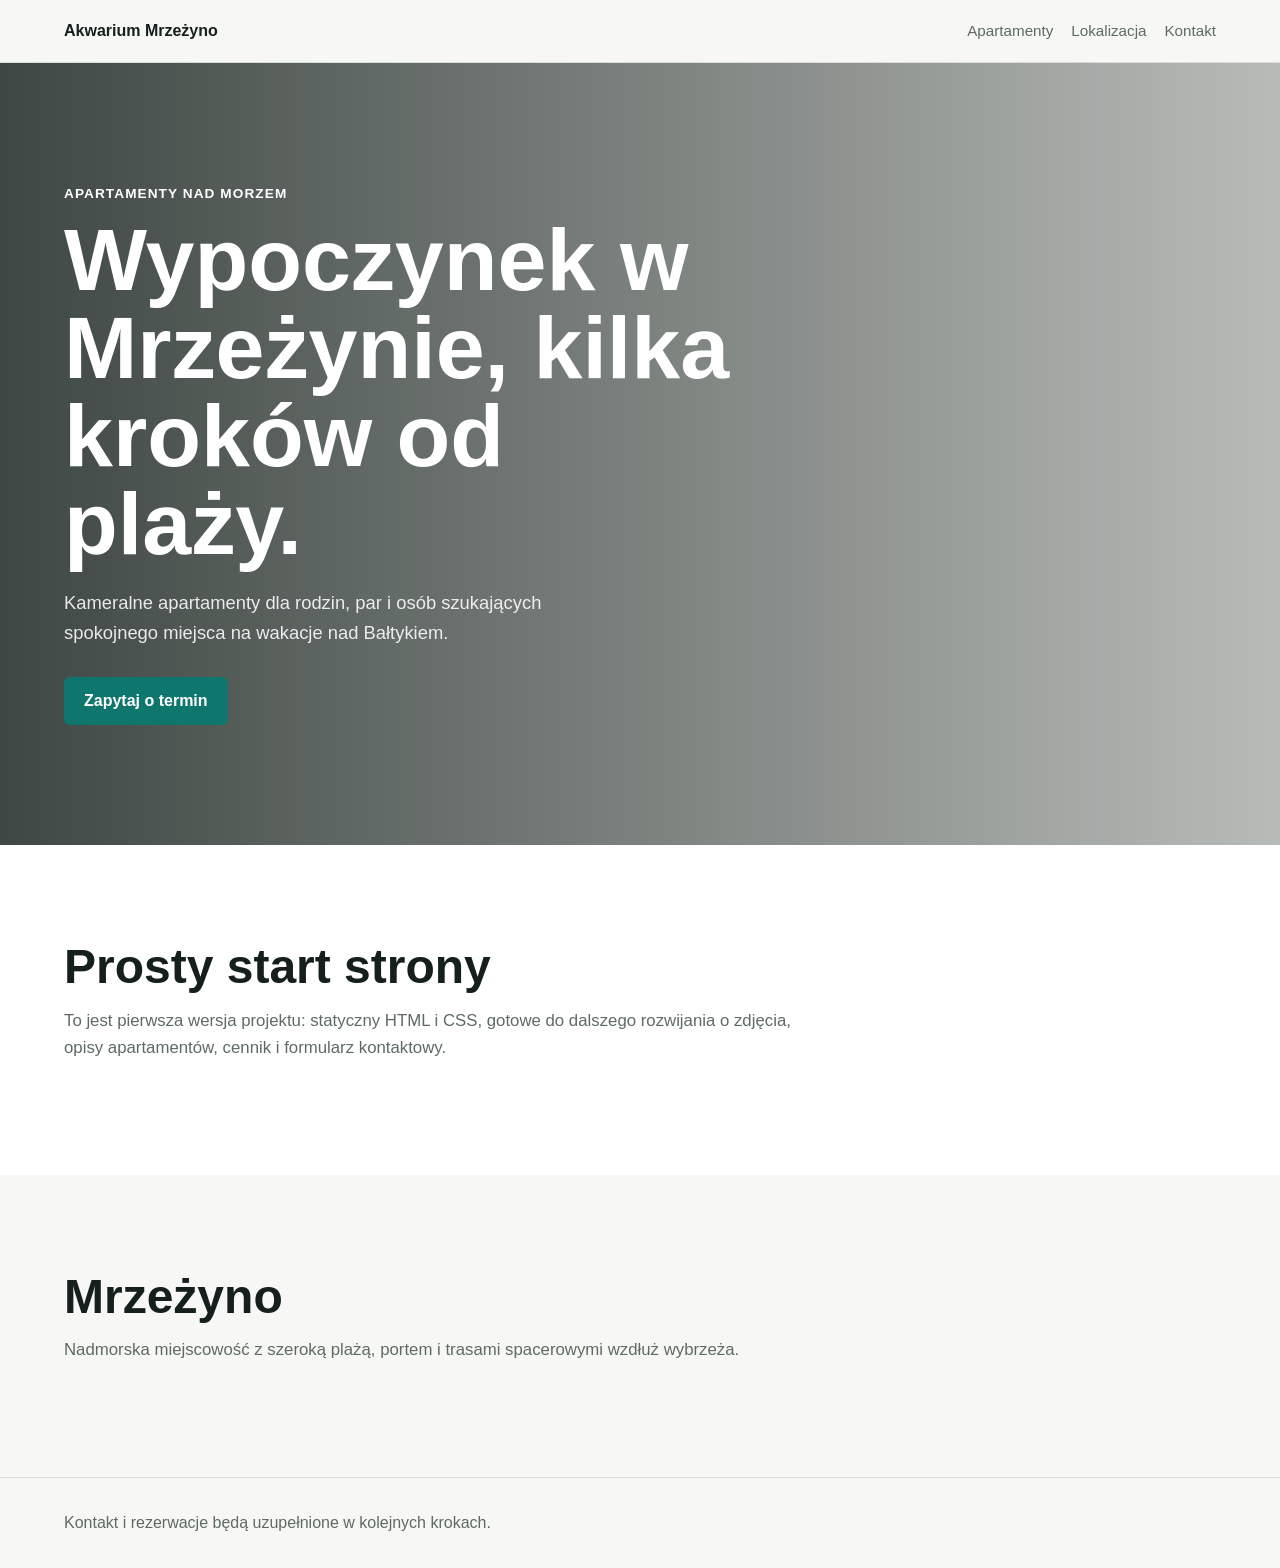
==== index.html @ a0b3ec81 "Bootstrap static landing page" ====
<!doctype html>
<html lang="pl">
  <head>
    <meta charset="utf-8">
    <meta name="viewport" content="width=device-width, initial-scale=1">
    <meta
      name="description"
      content="Apartamenty do wynajęcia w Mrzeżynie, blisko morza i portu."
    >
    <title>Akwarium Mrzeżyno | Apartamenty na wynajem</title>
    <link rel="stylesheet" href="styles.css">
  </head>
  <body>
    <header class="site-header">
      <a class="brand" href="#">Akwarium Mrzeżyno</a>
      <nav class="site-nav" aria-label="Główna nawigacja">
        <a href="#apartments">Apartamenty</a>
        <a href="#location">Lokalizacja</a>
        <a href="#contact">Kontakt</a>
      </nav>
    </header>

    <main>
      <section class="hero">
        <div class="hero-content">
          <p class="eyebrow">Apartamenty nad morzem</p>
          <h1>Wypoczynek w Mrzeżynie, kilka kroków od plaży.</h1>
          <p>
            Kameralne apartamenty dla rodzin, par i osób szukających spokojnego
            miejsca na wakacje nad Bałtykiem.
          </p>
          <a class="button" href="#contact">Zapytaj o termin</a>
        </div>
      </section>

      <section id="apartments" class="section">
        <div class="section-inner">
          <h2>Prosty start strony</h2>
          <p>
            To jest pierwsza wersja projektu: statyczny HTML i CSS, gotowe do
            dalszego rozwijania o zdjęcia, opisy apartamentów, cennik i formularz
            kontaktowy.
          </p>
        </div>
      </section>

      <section id="location" class="section section-muted">
        <div class="section-inner">
          <h2>Mrzeżyno</h2>
          <p>
            Nadmorska miejscowość z szeroką plażą, portem i trasami spacerowymi
            wzdłuż wybrzeża.
          </p>
        </div>
      </section>
    </main>

    <footer id="contact" class="site-footer">
      <p>Kontakt i rezerwacje będą uzupełnione w kolejnych krokach.</p>
    </footer>
  </body>
</html>
---- styles.css ----
:root {
  color-scheme: light;
  --color-bg: #f7f8f5;
  --color-text: #15201c;
  --color-muted: #5e6a64;
  --color-line: #d9ded7;
  --color-surface: #ffffff;
  --color-accent: #0f766e;
  --color-accent-dark: #115e59;
}

* {
  box-sizing: border-box;
}

body {
  margin: 0;
  background: var(--color-bg);
  color: var(--color-text);
  font-family: Arial, Helvetica, sans-serif;
  line-height: 1.6;
}

a {
  color: inherit;
}

.site-header {
  position: sticky;
  top: 0;
  z-index: 10;
  display: flex;
  align-items: center;
  justify-content: space-between;
  gap: 24px;
  padding: 18px clamp(20px, 5vw, 72px);
  border-bottom: 1px solid var(--color-line);
  background: rgba(247, 248, 245, 0.92);
  backdrop-filter: blur(10px);
}

.brand {
  font-size: 1rem;
  font-weight: 700;
  text-decoration: none;
}

.site-nav {
  display: flex;
  gap: 18px;
  color: var(--color-muted);
  font-size: 0.95rem;
}

.site-nav a {
  text-decoration: none;
}

.site-nav a:hover {
  color: var(--color-text);
}

.hero {
  min-height: 72vh;
  display: flex;
  align-items: center;
  padding: clamp(64px, 10vw, 120px) clamp(20px, 5vw, 72px);
  background:
    linear-gradient(90deg, rgba(21, 32, 28, 0.82), rgba(21, 32, 28, 0.28)),
    url("https://images.unsplash.com/photo-1507525428034-b723cf961d3e?auto=format&fit=crop&w=1800&q=80")
      center / cover;
  color: #ffffff;
}

.hero-content {
  max-width: 680px;
}

.eyebrow {
  margin: 0 0 12px;
  font-size: 0.85rem;
  font-weight: 700;
  letter-spacing: 0.08em;
  text-transform: uppercase;
}

h1,
h2,
p {
  margin-top: 0;
}

h1 {
  margin-bottom: 20px;
  font-size: clamp(2.4rem, 7vw, 5.5rem);
  line-height: 1;
}

h2 {
  margin-bottom: 14px;
  font-size: clamp(1.8rem, 4vw, 3rem);
  line-height: 1.1;
}

.hero p:not(.eyebrow) {
  max-width: 560px;
  margin-bottom: 30px;
  color: rgba(255, 255, 255, 0.88);
  font-size: 1.15rem;
}

.button {
  display: inline-flex;
  align-items: center;
  min-height: 48px;
  padding: 0 20px;
  border-radius: 6px;
  background: var(--color-accent);
  color: #ffffff;
  font-weight: 700;
  text-decoration: none;
}

.button:hover {
  background: var(--color-accent-dark);
}

.section {
  padding: clamp(56px, 8vw, 96px) clamp(20px, 5vw, 72px);
  background: var(--color-surface);
}

.section-muted {
  background: var(--color-bg);
}

.section-inner {
  max-width: 760px;
}

.section p {
  color: var(--color-muted);
  font-size: 1.05rem;
}

.site-footer {
  padding: 32px clamp(20px, 5vw, 72px);
  border-top: 1px solid var(--color-line);
  color: var(--color-muted);
}

.site-footer p {
  margin: 0;
}

@media (max-width: 680px) {
  .site-header {
    align-items: flex-start;
    flex-direction: column;
    gap: 10px;
  }

  .site-nav {
    flex-wrap: wrap;
  }

  .hero {
    min-height: 68vh;
  }
}
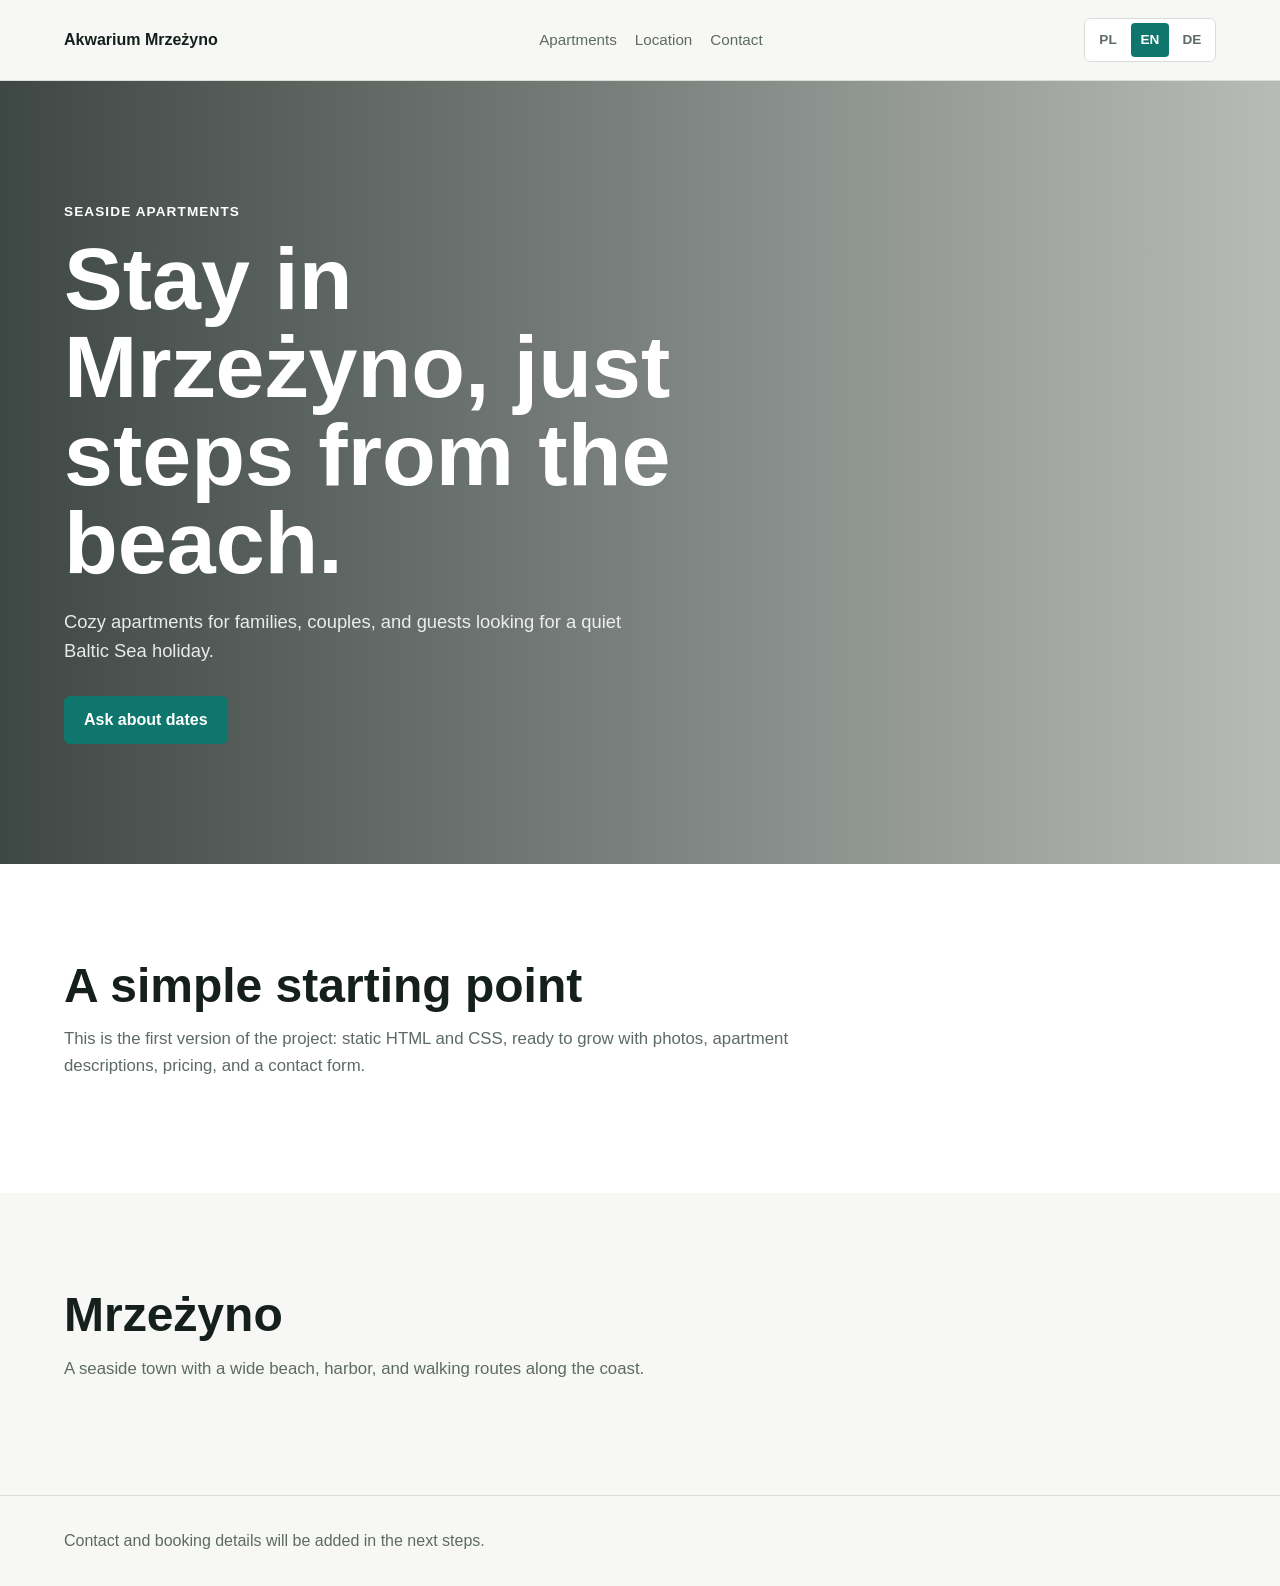
==== commit 6ab2fadd: "Add multilingual content switching" ====
--- a/index.html
+++ b/index.html
@@ -5,58 +5,79 @@
     <meta name="viewport" content="width=device-width, initial-scale=1">
     <meta
       name="description"
-      content="Apartamenty do wynajęcia w Mrzeżynie, blisko morza i portu."
+      content=""
     >
-    <title>Akwarium Mrzeżyno | Apartamenty na wynajem</title>
+    <title></title>
     <link rel="stylesheet" href="styles.css">
+    <script src="translations.js" defer></script>
+    <script src="app.js" defer></script>
   </head>
   <body>
     <header class="site-header">
-      <a class="brand" href="#">Akwarium Mrzeżyno</a>
-      <nav class="site-nav" aria-label="Główna nawigacja">
-        <a href="#apartments">Apartamenty</a>
-        <a href="#location">Lokalizacja</a>
-        <a href="#contact">Kontakt</a>
+      <a class="brand" href="#" data-i18n="brand.name"></a>
+      <nav
+        class="site-nav"
+        aria-label=""
+        data-i18n-aria-label="nav.label"
+      >
+        <a href="#apartments" data-i18n="nav.apartments"></a>
+        <a href="#location" data-i18n="nav.location"></a>
+        <a href="#contact" data-i18n="nav.contact"></a>
       </nav>
+      <div
+        class="language-switcher"
+        role="group"
+        aria-label=""
+        data-i18n-aria-label="language.label"
+      >
+        <button
+          type="button"
+          data-language="pl"
+          data-i18n="language.polish"
+          aria-pressed="false"
+        ></button>
+        <button
+          type="button"
+          data-language="en"
+          data-i18n="language.english"
+          aria-pressed="false"
+        ></button>
+        <button
+          type="button"
+          data-language="de"
+          data-i18n="language.german"
+          aria-pressed="false"
+        ></button>
+      </div>
     </header>
 
     <main>
       <section class="hero">
         <div class="hero-content">
-          <p class="eyebrow">Apartamenty nad morzem</p>
-          <h1>Wypoczynek w Mrzeżynie, kilka kroków od plaży.</h1>
-          <p>
-            Kameralne apartamenty dla rodzin, par i osób szukających spokojnego
-            miejsca na wakacje nad Bałtykiem.
-          </p>
-          <a class="button" href="#contact">Zapytaj o termin</a>
+          <p class="eyebrow" data-i18n="hero.eyebrow"></p>
+          <h1 data-i18n="hero.title"></h1>
+          <p data-i18n="hero.description"></p>
+          <a class="button" href="#contact" data-i18n="hero.cta"></a>
         </div>
       </section>
 
       <section id="apartments" class="section">
         <div class="section-inner">
-          <h2>Prosty start strony</h2>
-          <p>
-            To jest pierwsza wersja projektu: statyczny HTML i CSS, gotowe do
-            dalszego rozwijania o zdjęcia, opisy apartamentów, cennik i formularz
-            kontaktowy.
-          </p>
+          <h2 data-i18n="apartments.title"></h2>
+          <p data-i18n="apartments.description"></p>
         </div>
       </section>
 
       <section id="location" class="section section-muted">
         <div class="section-inner">
-          <h2>Mrzeżyno</h2>
-          <p>
-            Nadmorska miejscowość z szeroką plażą, portem i trasami spacerowymi
-            wzdłuż wybrzeża.
-          </p>
+          <h2 data-i18n="location.title"></h2>
+          <p data-i18n="location.description"></p>
         </div>
       </section>
     </main>
 
     <footer id="contact" class="site-footer">
-      <p>Kontakt i rezerwacje będą uzupełnione w kolejnych krokach.</p>
+      <p data-i18n="footer.contact"></p>
     </footer>
   </body>
 </html>
--- a/styles.css
+++ b/styles.css
@@ -52,12 +52,42 @@
   font-size: 0.95rem;
 }
 
-.site-nav a {
+.site-nav a,
+.language-switcher button {
   text-decoration: none;
 }
 
 .site-nav a:hover {
   color: var(--color-text);
+}
+
+.language-switcher {
+  display: inline-flex;
+  gap: 4px;
+  padding: 4px;
+  border: 1px solid var(--color-line);
+  border-radius: 6px;
+  background: var(--color-surface);
+}
+
+.language-switcher button {
+  min-width: 38px;
+  min-height: 34px;
+  padding: 0 8px;
+  border: 0;
+  border-radius: 4px;
+  background: transparent;
+  color: var(--color-muted);
+  cursor: pointer;
+  font: inherit;
+  font-size: 0.85rem;
+  font-weight: 700;
+}
+
+.language-switcher button:hover,
+.language-switcher button[aria-pressed="true"] {
+  background: var(--color-accent);
+  color: #ffffff;
 }
 
 .hero {
@@ -164,6 +194,15 @@
     flex-wrap: wrap;
   }
 
+  .language-switcher {
+    align-self: stretch;
+    justify-content: space-between;
+  }
+
+  .language-switcher button {
+    flex: 1;
+  }
+
   .hero {
     min-height: 68vh;
   }
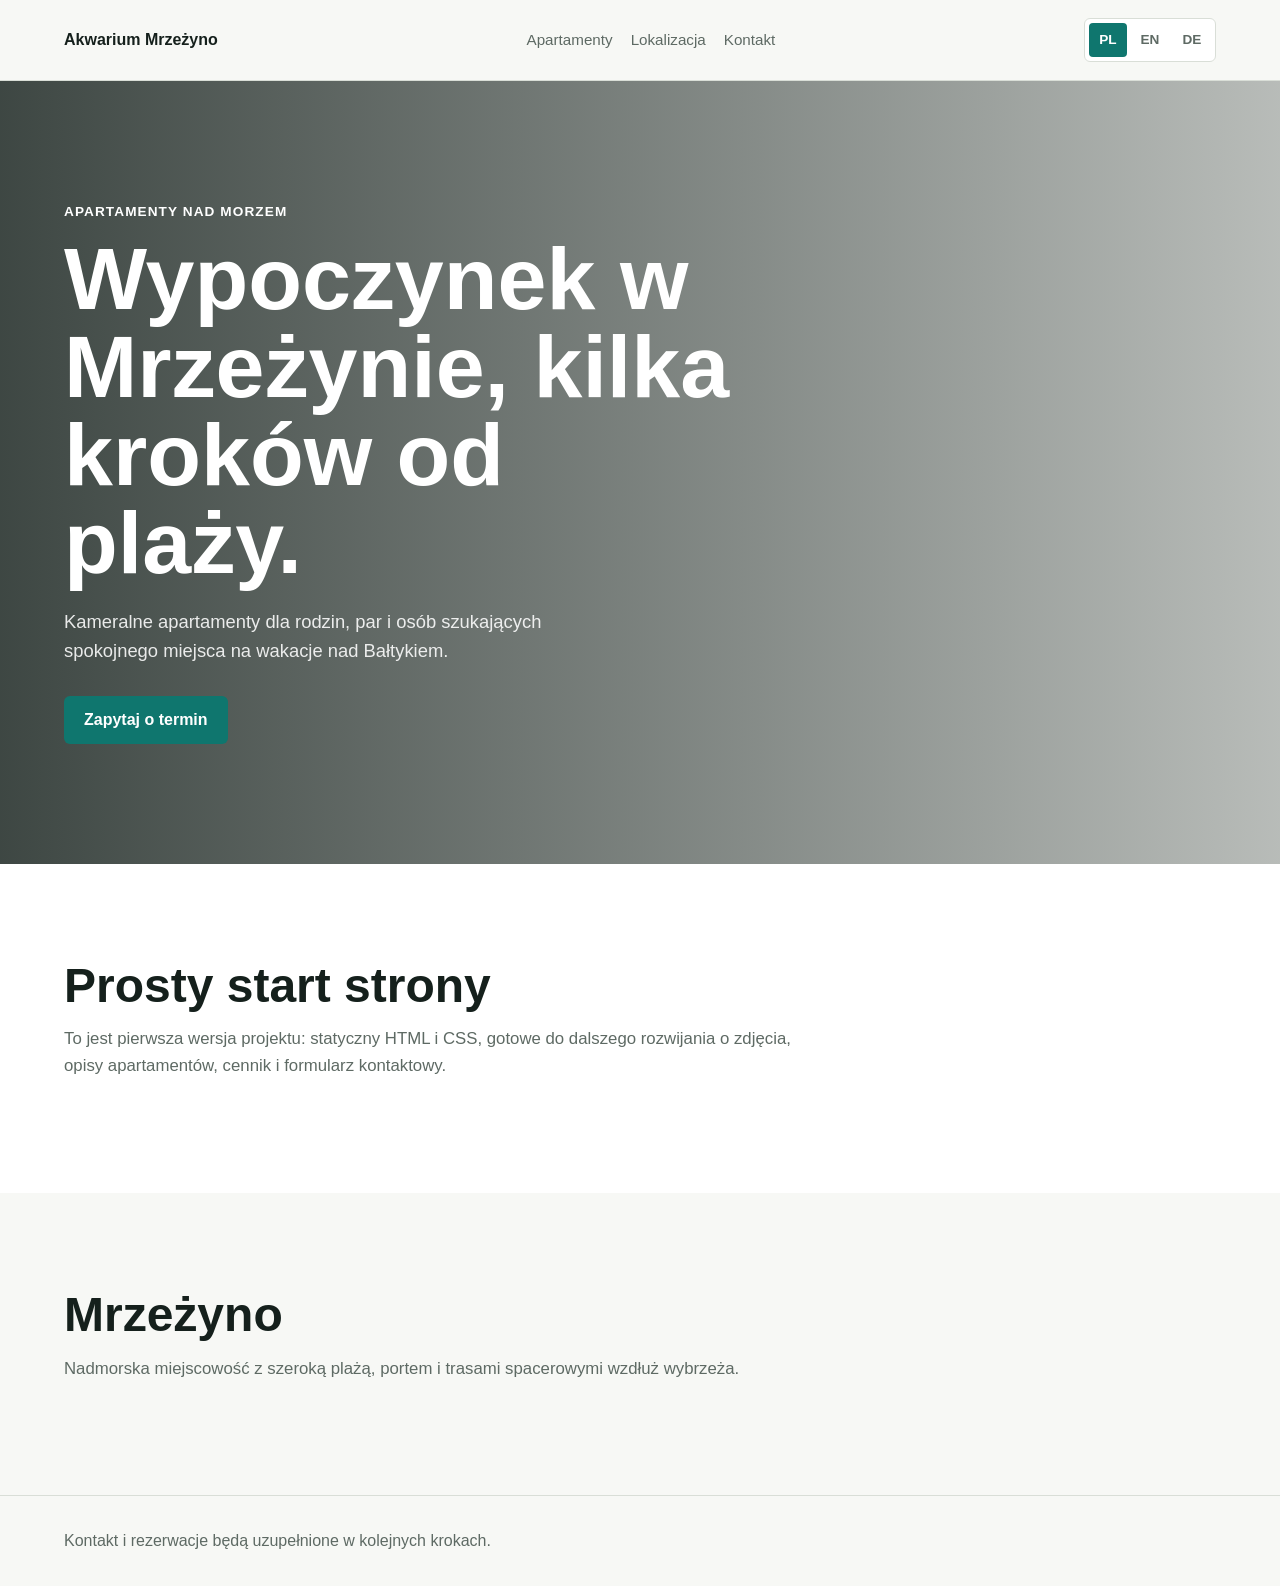
==== commit ff9591ed: "Use static localized pages" ====
--- a/index.html
+++ b/index.html
@@ -5,79 +5,66 @@
     <meta name="viewport" content="width=device-width, initial-scale=1">
     <meta
       name="description"
-      content=""
+      content="Apartamenty do wynajęcia w Mrzeżynie, blisko morza i portu."
     >
-    <title></title>
+    <title>Akwarium Mrzeżyno | Apartamenty na wynajem</title>
+    <link rel="alternate" hreflang="pl" href="https://afabiszewski.github.io/akwarium/">
+    <link rel="alternate" hreflang="en" href="https://afabiszewski.github.io/akwarium/en/">
+    <link rel="alternate" hreflang="de" href="https://afabiszewski.github.io/akwarium/de/">
     <link rel="stylesheet" href="styles.css">
-    <script src="translations.js" defer></script>
-    <script src="app.js" defer></script>
   </head>
   <body>
     <header class="site-header">
-      <a class="brand" href="#" data-i18n="brand.name"></a>
-      <nav
-        class="site-nav"
-        aria-label=""
-        data-i18n-aria-label="nav.label"
-      >
-        <a href="#apartments" data-i18n="nav.apartments"></a>
-        <a href="#location" data-i18n="nav.location"></a>
-        <a href="#contact" data-i18n="nav.contact"></a>
+      <a class="brand" href="./">Akwarium Mrzeżyno</a>
+      <nav class="site-nav" aria-label="Główna nawigacja">
+        <a href="#apartments">Apartamenty</a>
+        <a href="#location">Lokalizacja</a>
+        <a href="#contact">Kontakt</a>
       </nav>
-      <div
-        class="language-switcher"
-        role="group"
-        aria-label=""
-        data-i18n-aria-label="language.label"
-      >
-        <button
-          type="button"
-          data-language="pl"
-          data-i18n="language.polish"
-          aria-pressed="false"
-        ></button>
-        <button
-          type="button"
-          data-language="en"
-          data-i18n="language.english"
-          aria-pressed="false"
-        ></button>
-        <button
-          type="button"
-          data-language="de"
-          data-i18n="language.german"
-          aria-pressed="false"
-        ></button>
-      </div>
+      <nav class="language-switcher" aria-label="Wybór języka">
+        <a href="./" aria-current="page">PL</a>
+        <a href="en/">EN</a>
+        <a href="de/">DE</a>
+      </nav>
     </header>
 
     <main>
       <section class="hero">
         <div class="hero-content">
-          <p class="eyebrow" data-i18n="hero.eyebrow"></p>
-          <h1 data-i18n="hero.title"></h1>
-          <p data-i18n="hero.description"></p>
-          <a class="button" href="#contact" data-i18n="hero.cta"></a>
+          <p class="eyebrow">Apartamenty nad morzem</p>
+          <h1>Wypoczynek w Mrzeżynie, kilka kroków od plaży.</h1>
+          <p>
+            Kameralne apartamenty dla rodzin, par i osób szukających spokojnego
+            miejsca na wakacje nad Bałtykiem.
+          </p>
+          <a class="button" href="#contact">Zapytaj o termin</a>
         </div>
       </section>
 
       <section id="apartments" class="section">
         <div class="section-inner">
-          <h2 data-i18n="apartments.title"></h2>
-          <p data-i18n="apartments.description"></p>
+          <h2>Prosty start strony</h2>
+          <p>
+            To jest pierwsza wersja projektu: statyczny HTML i CSS, gotowe do
+            dalszego rozwijania o zdjęcia, opisy apartamentów, cennik i formularz
+            kontaktowy.
+          </p>
         </div>
       </section>
 
       <section id="location" class="section section-muted">
         <div class="section-inner">
-          <h2 data-i18n="location.title"></h2>
-          <p data-i18n="location.description"></p>
+          <h2>Mrzeżyno</h2>
+          <p>
+            Nadmorska miejscowość z szeroką plażą, portem i trasami spacerowymi
+            wzdłuż wybrzeża.
+          </p>
         </div>
       </section>
     </main>
 
     <footer id="contact" class="site-footer">
-      <p data-i18n="footer.contact"></p>
+      <p>Kontakt i rezerwacje będą uzupełnione w kolejnych krokach.</p>
     </footer>
   </body>
 </html>
--- a/styles.css
+++ b/styles.css
@@ -53,7 +53,7 @@
 }
 
 .site-nav a,
-.language-switcher button {
+.language-switcher a {
   text-decoration: none;
 }
 
@@ -70,22 +70,22 @@
   background: var(--color-surface);
 }
 
-.language-switcher button {
+.language-switcher a {
+  display: inline-flex;
+  align-items: center;
+  justify-content: center;
   min-width: 38px;
   min-height: 34px;
   padding: 0 8px;
-  border: 0;
   border-radius: 4px;
   background: transparent;
   color: var(--color-muted);
-  cursor: pointer;
-  font: inherit;
   font-size: 0.85rem;
   font-weight: 700;
 }
 
-.language-switcher button:hover,
-.language-switcher button[aria-pressed="true"] {
+.language-switcher a:hover,
+.language-switcher a[aria-current="page"] {
   background: var(--color-accent);
   color: #ffffff;
 }
@@ -199,7 +199,7 @@
     justify-content: space-between;
   }
 
-  .language-switcher button {
+  .language-switcher a {
     flex: 1;
   }
 
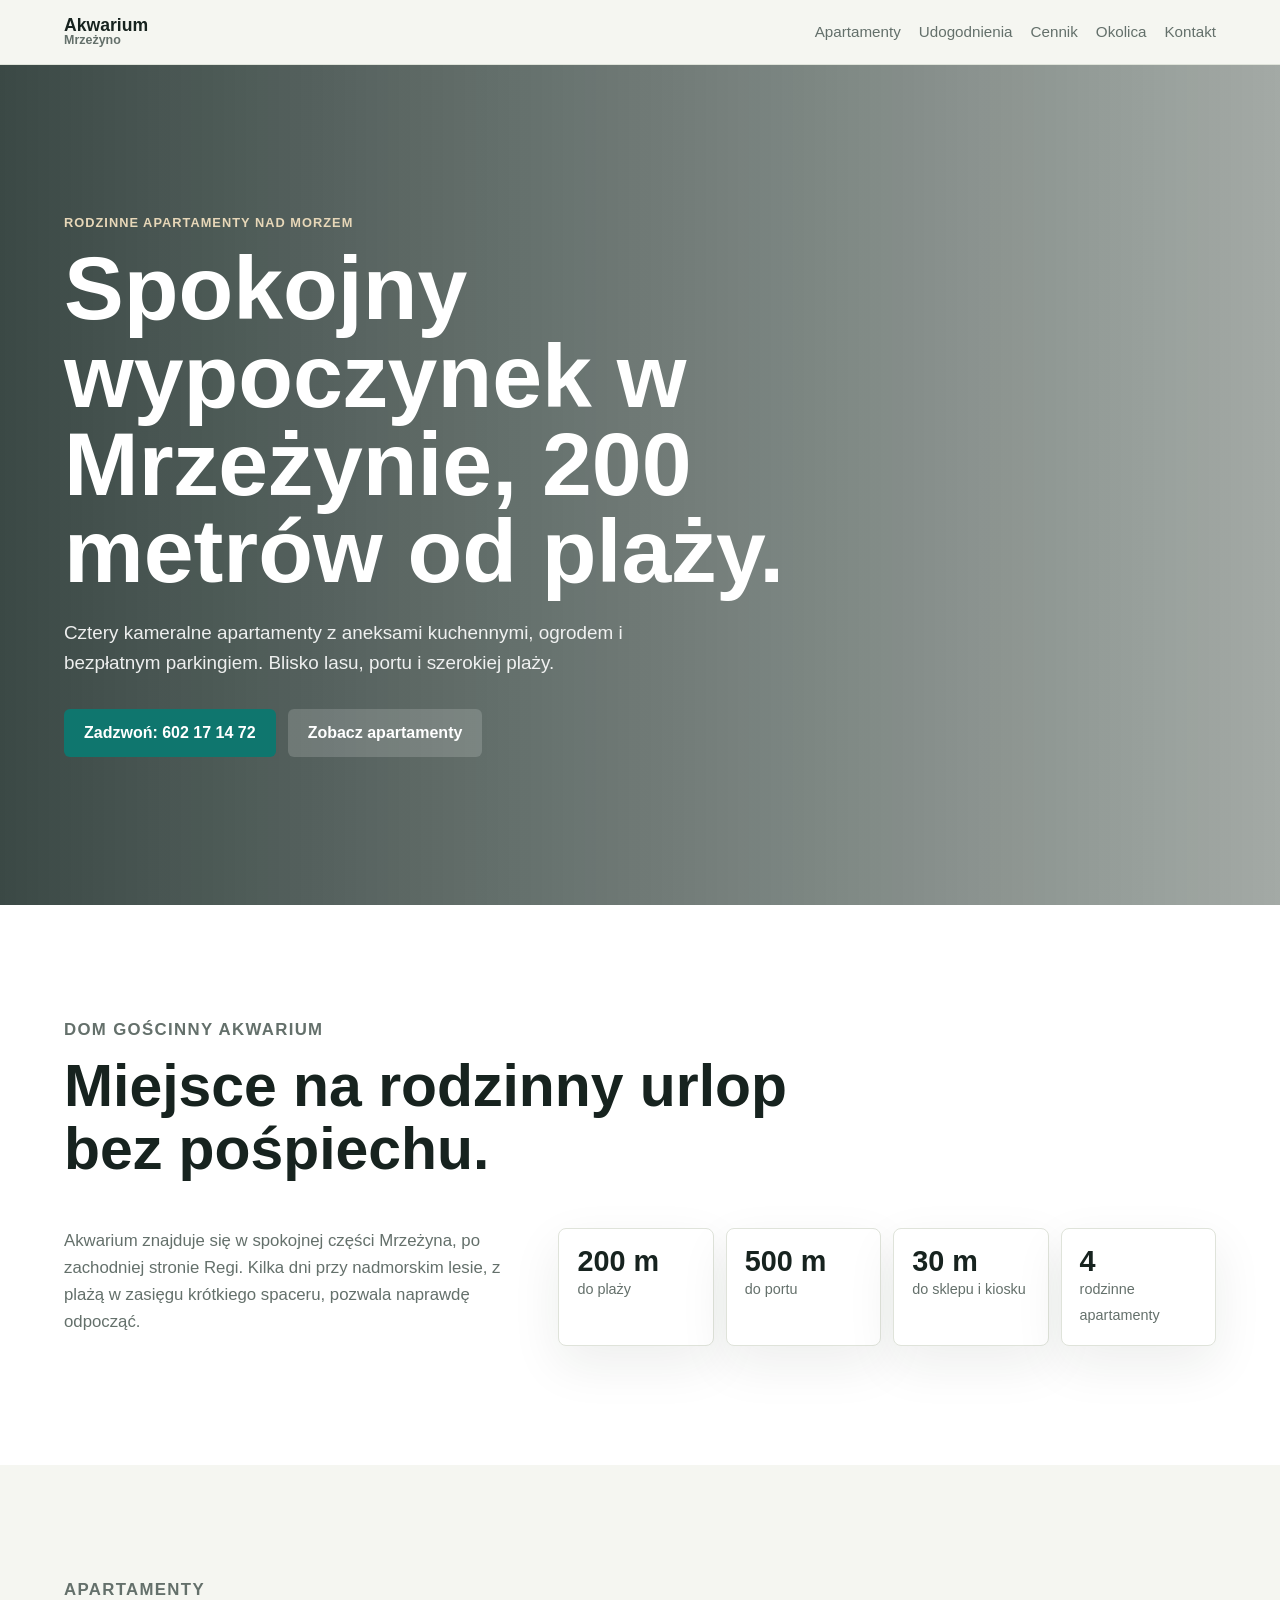
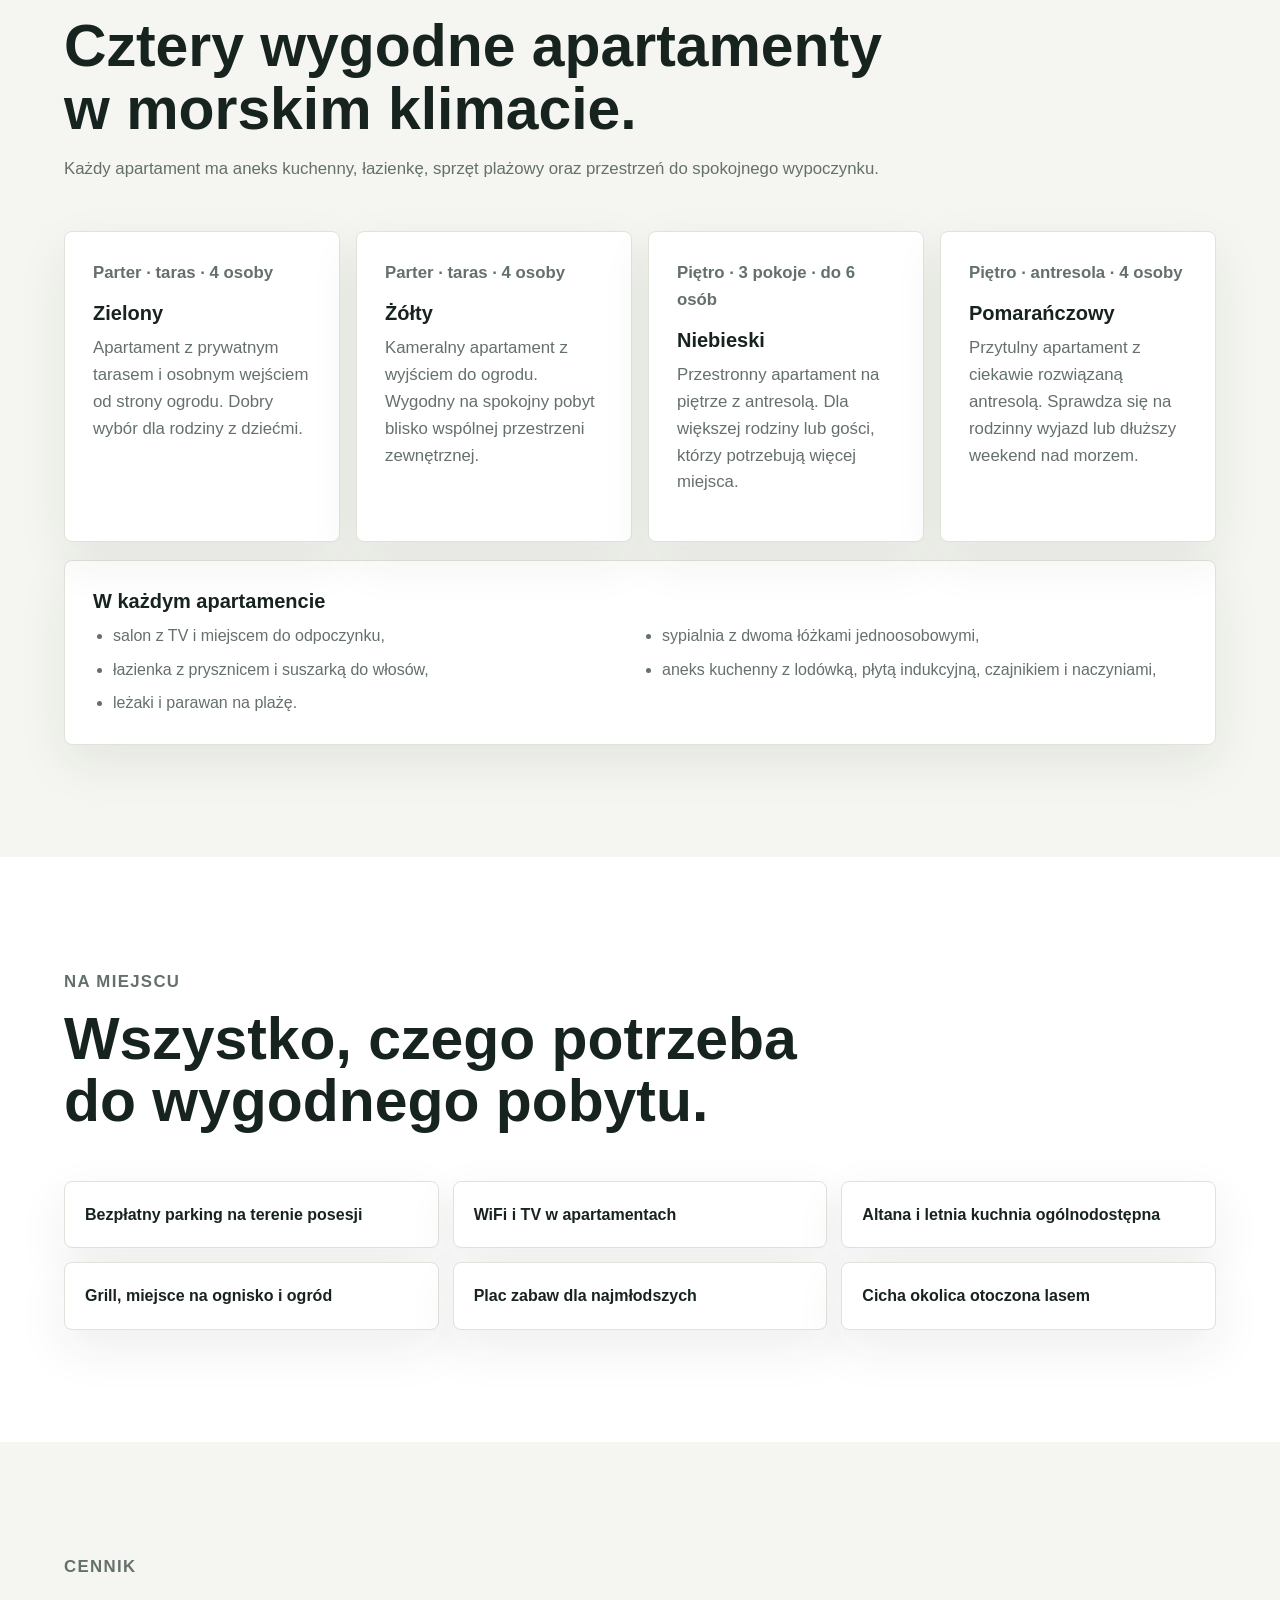
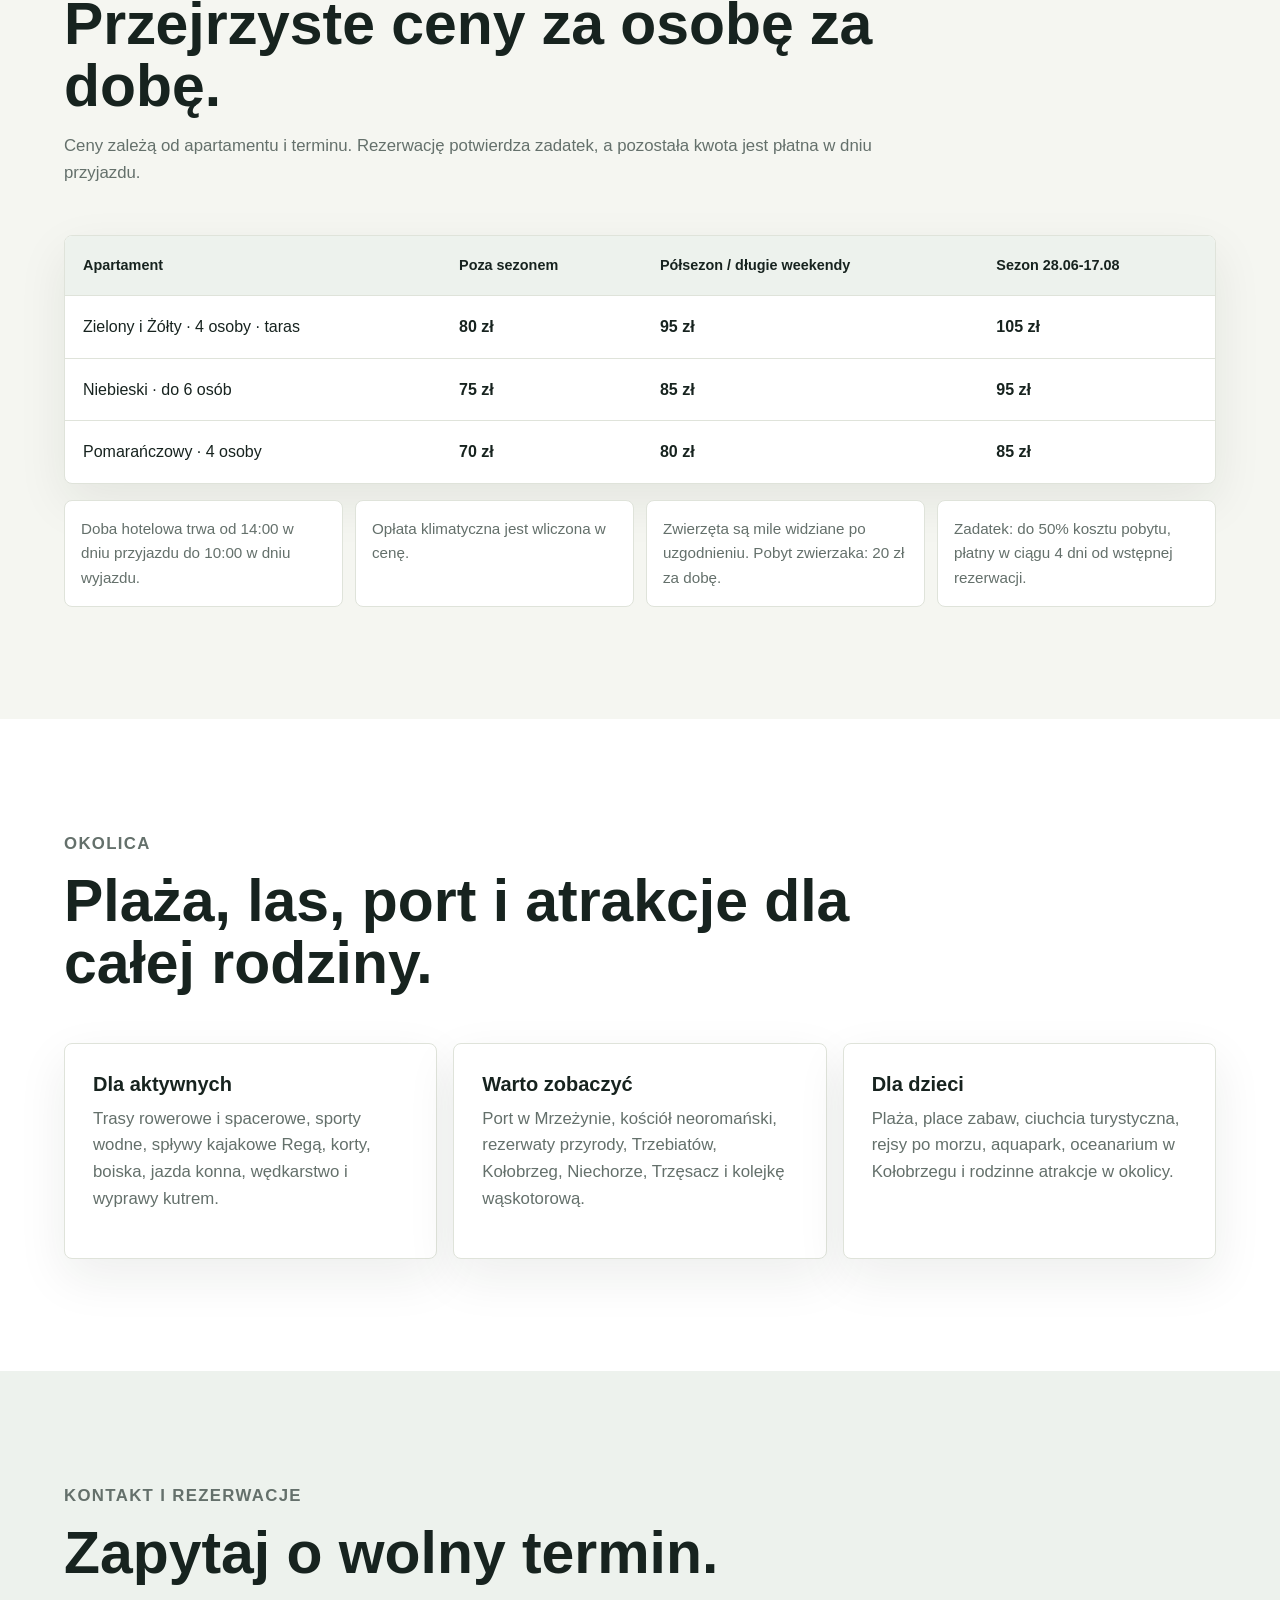
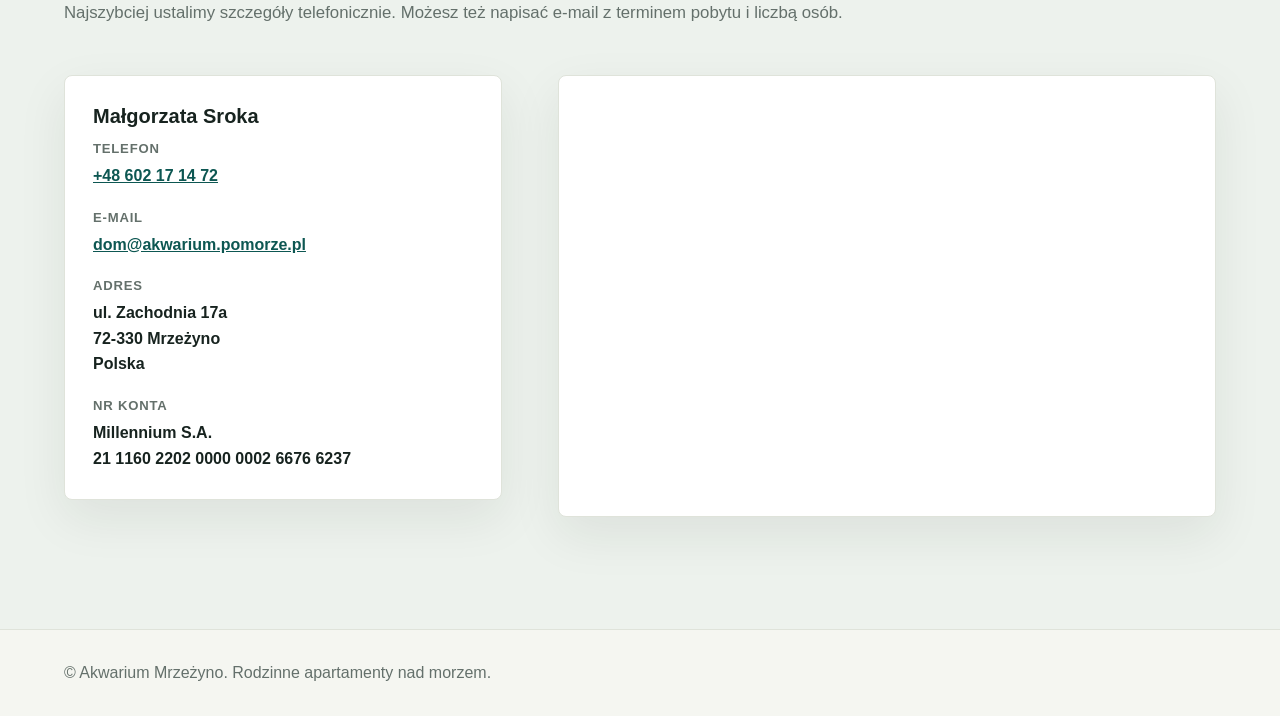
==== commit 327dfbeb: "Build modern Polish landing page" ====
--- a/index.html
+++ b/index.html
@@ -5,66 +5,257 @@
     <meta name="viewport" content="width=device-width, initial-scale=1">
     <meta
       name="description"
-      content="Apartamenty do wynajęcia w Mrzeżynie, blisko morza i portu."
+      content="Rodzinne apartamenty Akwarium w Mrzeżynie, 200 metrów od plaży, z ogrodem, parkingiem i spokojną lokalizacją przy lesie."
     >
-    <title>Akwarium Mrzeżyno | Apartamenty na wynajem</title>
-    <link rel="alternate" hreflang="pl" href="https://afabiszewski.github.io/akwarium/">
-    <link rel="alternate" hreflang="en" href="https://afabiszewski.github.io/akwarium/en/">
-    <link rel="alternate" hreflang="de" href="https://afabiszewski.github.io/akwarium/de/">
+    <title>Akwarium Mrzeżyno | Rodzinne apartamenty nad morzem</title>
     <link rel="stylesheet" href="styles.css">
   </head>
   <body>
     <header class="site-header">
-      <a class="brand" href="./">Akwarium Mrzeżyno</a>
+      <a class="brand" href="#top" aria-label="Akwarium Mrzeżyno">
+        <span>Akwarium</span>
+        <small>Mrzeżyno</small>
+      </a>
       <nav class="site-nav" aria-label="Główna nawigacja">
-        <a href="#apartments">Apartamenty</a>
-        <a href="#location">Lokalizacja</a>
-        <a href="#contact">Kontakt</a>
-      </nav>
-      <nav class="language-switcher" aria-label="Wybór języka">
-        <a href="./" aria-current="page">PL</a>
-        <a href="en/">EN</a>
-        <a href="de/">DE</a>
+        <a href="#apartamenty">Apartamenty</a>
+        <a href="#udogodnienia">Udogodnienia</a>
+        <a href="#cennik">Cennik</a>
+        <a href="#okolica">Okolica</a>
+        <a href="#kontakt">Kontakt</a>
       </nav>
     </header>
 
-    <main>
+    <main id="top">
       <section class="hero">
         <div class="hero-content">
-          <p class="eyebrow">Apartamenty nad morzem</p>
-          <h1>Wypoczynek w Mrzeżynie, kilka kroków od plaży.</h1>
-          <p>
-            Kameralne apartamenty dla rodzin, par i osób szukających spokojnego
-            miejsca na wakacje nad Bałtykiem.
-          </p>
-          <a class="button" href="#contact">Zapytaj o termin</a>
-        </div>
-      </section>
-
-      <section id="apartments" class="section">
-        <div class="section-inner">
-          <h2>Prosty start strony</h2>
-          <p>
-            To jest pierwsza wersja projektu: statyczny HTML i CSS, gotowe do
-            dalszego rozwijania o zdjęcia, opisy apartamentów, cennik i formularz
-            kontaktowy.
-          </p>
-        </div>
-      </section>
-
-      <section id="location" class="section section-muted">
-        <div class="section-inner">
-          <h2>Mrzeżyno</h2>
-          <p>
-            Nadmorska miejscowość z szeroką plażą, portem i trasami spacerowymi
-            wzdłuż wybrzeża.
-          </p>
+          <p class="eyebrow">Rodzinne apartamenty nad morzem</p>
+          <h1>Spokojny wypoczynek w Mrzeżynie, 200 metrów od plaży.</h1>
+          <p>
+            Cztery kameralne apartamenty z aneksami kuchennymi, ogrodem i
+            bezpłatnym parkingiem. Blisko lasu, portu i szerokiej plaży.
+          </p>
+          <div class="hero-actions">
+            <a class="button" href="tel:+48602171472">Zadzwoń: 602 17 14 72</a>
+            <a class="button button-light" href="#apartamenty">Zobacz apartamenty</a>
+          </div>
+        </div>
+      </section>
+
+      <section class="intro section">
+        <div class="section-heading">
+          <p class="eyebrow">Dom Gościnny Akwarium</p>
+          <h2>Miejsce na rodzinny urlop bez pośpiechu.</h2>
+        </div>
+        <div class="intro-grid">
+          <p>
+            Akwarium znajduje się w spokojnej części Mrzeżyna, po zachodniej
+            stronie Regi. Kilka dni przy nadmorskim lesie, z plażą w zasięgu
+            krótkiego spaceru, pozwala naprawdę odpocząć.
+          </p>
+          <div class="fact-list" aria-label="Najważniejsze informacje">
+            <div><strong>200 m</strong><span>do plaży</span></div>
+            <div><strong>500 m</strong><span>do portu</span></div>
+            <div><strong>30 m</strong><span>do sklepu i kiosku</span></div>
+            <div><strong>4</strong><span>rodzinne apartamenty</span></div>
+          </div>
+        </div>
+      </section>
+
+      <section id="apartamenty" class="section section-muted">
+        <div class="section-heading">
+          <p class="eyebrow">Apartamenty</p>
+          <h2>Cztery wygodne apartamenty w morskim klimacie.</h2>
+          <p>
+            Każdy apartament ma aneks kuchenny, łazienkę, sprzęt plażowy oraz
+            przestrzeń do spokojnego wypoczynku.
+          </p>
+        </div>
+        <div class="card-grid apartments-grid">
+          <article class="card apartment-card">
+            <p class="apartment-tag">Parter · taras · 4 osoby</p>
+            <h3>Zielony</h3>
+            <p>
+              Apartament z prywatnym tarasem i osobnym wejściem od strony ogrodu.
+              Dobry wybór dla rodziny z dziećmi.
+            </p>
+          </article>
+          <article class="card apartment-card">
+            <p class="apartment-tag">Parter · taras · 4 osoby</p>
+            <h3>Żółty</h3>
+            <p>
+              Kameralny apartament z wyjściem do ogrodu. Wygodny na spokojny
+              pobyt blisko wspólnej przestrzeni zewnętrznej.
+            </p>
+          </article>
+          <article class="card apartment-card">
+            <p class="apartment-tag">Piętro · 3 pokoje · do 6 osób</p>
+            <h3>Niebieski</h3>
+            <p>
+              Przestronny apartament na piętrze z antresolą. Dla większej
+              rodziny lub gości, którzy potrzebują więcej miejsca.
+            </p>
+          </article>
+          <article class="card apartment-card">
+            <p class="apartment-tag">Piętro · antresola · 4 osoby</p>
+            <h3>Pomarańczowy</h3>
+            <p>
+              Przytulny apartament z ciekawie rozwiązaną antresolą. Sprawdza się
+              na rodzinny wyjazd lub dłuższy weekend nad morzem.
+            </p>
+          </article>
+        </div>
+        <div class="included card">
+          <h3>W każdym apartamencie</h3>
+          <ul>
+            <li>salon z TV i miejscem do odpoczynku,</li>
+            <li>sypialnia z dwoma łóżkami jednoosobowymi,</li>
+            <li>łazienka z prysznicem i suszarką do włosów,</li>
+            <li>aneks kuchenny z lodówką, płytą indukcyjną, czajnikiem i naczyniami,</li>
+            <li>leżaki i parawan na plażę.</li>
+          </ul>
+        </div>
+      </section>
+
+      <section id="udogodnienia" class="section">
+        <div class="section-heading">
+          <p class="eyebrow">Na miejscu</p>
+          <h2>Wszystko, czego potrzeba do wygodnego pobytu.</h2>
+        </div>
+        <div class="feature-grid">
+          <div class="feature">Bezpłatny parking na terenie posesji</div>
+          <div class="feature">WiFi i TV w apartamentach</div>
+          <div class="feature">Altana i letnia kuchnia ogólnodostępna</div>
+          <div class="feature">Grill, miejsce na ognisko i ogród</div>
+          <div class="feature">Plac zabaw dla najmłodszych</div>
+          <div class="feature">Cicha okolica otoczona lasem</div>
+        </div>
+      </section>
+
+      <section id="cennik" class="section section-muted">
+        <div class="section-heading">
+          <p class="eyebrow">Cennik</p>
+          <h2>Przejrzyste ceny za osobę za dobę.</h2>
+          <p>
+            Ceny zależą od apartamentu i terminu. Rezerwację potwierdza zadatek,
+            a pozostała kwota jest płatna w dniu przyjazdu.
+          </p>
+        </div>
+        <div class="price-wrap">
+          <table class="price-table">
+            <thead>
+              <tr>
+                <th>Apartament</th>
+                <th>Poza sezonem</th>
+                <th>Półsezon / długie weekendy</th>
+                <th>Sezon 28.06-17.08</th>
+              </tr>
+            </thead>
+            <tbody>
+              <tr>
+                <td>Zielony i Żółty · 4 osoby · taras</td>
+                <td>80 zł</td>
+                <td>95 zł</td>
+                <td>105 zł</td>
+              </tr>
+              <tr>
+                <td>Niebieski · do 6 osób</td>
+                <td>75 zł</td>
+                <td>85 zł</td>
+                <td>95 zł</td>
+              </tr>
+              <tr>
+                <td>Pomarańczowy · 4 osoby</td>
+                <td>70 zł</td>
+                <td>80 zł</td>
+                <td>85 zł</td>
+              </tr>
+            </tbody>
+          </table>
+        </div>
+        <div class="notes-grid">
+          <p>Doba hotelowa trwa od 14:00 w dniu przyjazdu do 10:00 w dniu wyjazdu.</p>
+          <p>Opłata klimatyczna jest wliczona w cenę.</p>
+          <p>Zwierzęta są mile widziane po uzgodnieniu. Pobyt zwierzaka: 20 zł za dobę.</p>
+          <p>Zadatek: do 50% kosztu pobytu, płatny w ciągu 4 dni od wstępnej rezerwacji.</p>
+        </div>
+      </section>
+
+      <section id="okolica" class="section">
+        <div class="section-heading">
+          <p class="eyebrow">Okolica</p>
+          <h2>Plaża, las, port i atrakcje dla całej rodziny.</h2>
+        </div>
+        <div class="attractions-grid">
+          <article>
+            <h3>Dla aktywnych</h3>
+            <p>
+              Trasy rowerowe i spacerowe, sporty wodne, spływy kajakowe Regą,
+              korty, boiska, jazda konna, wędkarstwo i wyprawy kutrem.
+            </p>
+          </article>
+          <article>
+            <h3>Warto zobaczyć</h3>
+            <p>
+              Port w Mrzeżynie, kościół neoromański, rezerwaty przyrody,
+              Trzebiatów, Kołobrzeg, Niechorze, Trzęsacz i kolejkę wąskotorową.
+            </p>
+          </article>
+          <article>
+            <h3>Dla dzieci</h3>
+            <p>
+              Plaża, place zabaw, ciuchcia turystyczna, rejsy po morzu,
+              aquapark, oceanarium w Kołobrzegu i rodzinne atrakcje w okolicy.
+            </p>
+          </article>
+        </div>
+      </section>
+
+      <section id="kontakt" class="section contact-section">
+        <div class="section-heading">
+          <p class="eyebrow">Kontakt i rezerwacje</p>
+          <h2>Zapytaj o wolny termin.</h2>
+          <p>
+            Najszybciej ustalimy szczegóły telefonicznie. Możesz też napisać
+            e-mail z terminem pobytu i liczbą osób.
+          </p>
+        </div>
+        <div class="contact-grid">
+          <div class="contact-card card">
+            <h3>Małgorzata Sroka</h3>
+            <dl>
+              <div>
+                <dt>Telefon</dt>
+                <dd><a href="tel:+48602171472">+48 602 17 14 72</a></dd>
+              </div>
+              <div>
+                <dt>E-mail</dt>
+                <dd><a href="mailto:dom@akwarium.pomorze.pl">dom@akwarium.pomorze.pl</a></dd>
+              </div>
+              <div>
+                <dt>Adres</dt>
+                <dd>ul. Zachodnia 17a<br>72-330 Mrzeżyno<br>Polska</dd>
+              </div>
+              <div>
+                <dt>Nr konta</dt>
+                <dd>Millennium S.A.<br>21 1160 2202 0000 0002 6676 6237</dd>
+              </div>
+            </dl>
+          </div>
+          <div class="map-card">
+            <iframe
+              title="Mapa dojazdu do Akwarium w Mrzeżynie"
+              src="https://www.google.com/maps/embed?pb=!1m18!1m12!1m3!1d1168.6772169155993!2d15.27792661619208!3d54.13836738654639!2m3!1f0!2f0!3f0!3m2!1i1024!2i768!4f13.1!3m3!1m2!1s0x47007296e9ee4383%3A0xe2b6fe0092e9a5ec!2s%22Akwarium%22%20rodzinne%20apartamenty%20nad%20morzem!5e0!3m2!1spl!2spl!4v1779774663599!5m2!1spl!2spl"
+              loading="lazy"
+              referrerpolicy="no-referrer-when-downgrade"
+              allowfullscreen
+            ></iframe>
+          </div>
         </div>
       </section>
     </main>
 
-    <footer id="contact" class="site-footer">
-      <p>Kontakt i rezerwacje będą uzupełnione w kolejnych krokach.</p>
+    <footer class="site-footer">
+      <p>© Akwarium Mrzeżyno. Rodzinne apartamenty nad morzem.</p>
     </footer>
   </body>
 </html>
--- a/styles.css
+++ b/styles.css
@@ -1,19 +1,27 @@
 :root {
   color-scheme: light;
-  --color-bg: #f7f8f5;
-  --color-text: #15201c;
-  --color-muted: #5e6a64;
-  --color-line: #d9ded7;
+  --color-bg: #f5f6f1;
+  --color-text: #17231f;
+  --color-muted: #64706b;
+  --color-line: #dfe3da;
   --color-surface: #ffffff;
+  --color-surface-soft: #edf2ed;
   --color-accent: #0f766e;
-  --color-accent-dark: #115e59;
+  --color-accent-dark: #0d5752;
+  --color-sand: #e7d7b8;
+  --shadow-soft: 0 18px 50px rgba(23, 35, 31, 0.08);
 }
 
 * {
   box-sizing: border-box;
 }
 
+html {
+  scroll-behavior: smooth;
+}
+
 body {
+  min-width: 320px;
   margin: 0;
   background: var(--color-bg);
   color: var(--color-text);
@@ -28,32 +36,46 @@
 .site-header {
   position: sticky;
   top: 0;
-  z-index: 10;
+  z-index: 20;
   display: flex;
   align-items: center;
   justify-content: space-between;
   gap: 24px;
-  padding: 18px clamp(20px, 5vw, 72px);
+  padding: 16px clamp(20px, 5vw, 72px);
   border-bottom: 1px solid var(--color-line);
-  background: rgba(247, 248, 245, 0.92);
-  backdrop-filter: blur(10px);
+  background: rgba(245, 246, 241, 0.94);
+  backdrop-filter: blur(12px);
 }
 
 .brand {
-  font-size: 1rem;
+  display: grid;
+  gap: 0;
+  flex: 0 0 auto;
+  font-weight: 800;
+  line-height: 1.05;
+  text-decoration: none;
+}
+
+.brand span {
+  font-size: 1.1rem;
+}
+
+.brand small {
+  color: var(--color-muted);
+  font-size: 0.78rem;
   font-weight: 700;
-  text-decoration: none;
 }
 
 .site-nav {
   display: flex;
-  gap: 18px;
+  flex-wrap: wrap;
+  justify-content: flex-end;
+  gap: 8px 18px;
   color: var(--color-muted);
   font-size: 0.95rem;
 }
 
-.site-nav a,
-.language-switcher a {
+.site-nav a {
   text-decoration: none;
 }
 
@@ -61,93 +83,86 @@
   color: var(--color-text);
 }
 
-.language-switcher {
-  display: inline-flex;
-  gap: 4px;
-  padding: 4px;
-  border: 1px solid var(--color-line);
-  border-radius: 6px;
-  background: var(--color-surface);
-}
-
-.language-switcher a {
+.hero {
+  min-height: 78vh;
+  display: flex;
+  align-items: center;
+  padding: clamp(88px, 12vw, 148px) clamp(20px, 5vw, 72px);
+  background:
+    linear-gradient(90deg, rgba(18, 35, 32, 0.82), rgba(18, 35, 32, 0.36)),
+    url("https://www.akwarium.pomorze.pl/media/djmediatools/cache/2-album-1/1902x1000-crop-90-plaza.jpg")
+      center / cover;
+  color: #ffffff;
+}
+
+.hero-content {
+  width: min(760px, 100%);
+}
+
+.eyebrow {
+  margin: 0 0 12px;
+  color: var(--color-accent);
+  font-size: 0.8rem;
+  font-weight: 800;
+  letter-spacing: 0.08em;
+  text-transform: uppercase;
+}
+
+.hero .eyebrow {
+  color: var(--color-sand);
+}
+
+h1,
+h2,
+h3,
+p {
+  margin-top: 0;
+}
+
+h1 {
+  max-width: 760px;
+  margin-bottom: 22px;
+  font-size: clamp(2.6rem, 7vw, 5.8rem);
+  line-height: 0.98;
+  overflow-wrap: anywhere;
+}
+
+h2 {
+  margin-bottom: 16px;
+  font-size: clamp(2rem, 4.6vw, 3.7rem);
+  line-height: 1.06;
+  overflow-wrap: anywhere;
+}
+
+h3 {
+  margin-bottom: 10px;
+  font-size: 1.25rem;
+  line-height: 1.2;
+}
+
+.hero p:not(.eyebrow) {
+  max-width: 620px;
+  margin-bottom: 30px;
+  color: rgba(255, 255, 255, 0.9);
+  font-size: 1.18rem;
+}
+
+.hero-actions {
+  display: flex;
+  flex-wrap: wrap;
+  gap: 12px;
+}
+
+.button {
   display: inline-flex;
   align-items: center;
   justify-content: center;
-  min-width: 38px;
-  min-height: 34px;
-  padding: 0 8px;
-  border-radius: 4px;
-  background: transparent;
-  color: var(--color-muted);
-  font-size: 0.85rem;
-  font-weight: 700;
-}
-
-.language-switcher a:hover,
-.language-switcher a[aria-current="page"] {
-  background: var(--color-accent);
-  color: #ffffff;
-}
-
-.hero {
-  min-height: 72vh;
-  display: flex;
-  align-items: center;
-  padding: clamp(64px, 10vw, 120px) clamp(20px, 5vw, 72px);
-  background:
-    linear-gradient(90deg, rgba(21, 32, 28, 0.82), rgba(21, 32, 28, 0.28)),
-    url("https://images.unsplash.com/photo-1507525428034-b723cf961d3e?auto=format&fit=crop&w=1800&q=80")
-      center / cover;
-  color: #ffffff;
-}
-
-.hero-content {
-  max-width: 680px;
-}
-
-.eyebrow {
-  margin: 0 0 12px;
-  font-size: 0.85rem;
-  font-weight: 700;
-  letter-spacing: 0.08em;
-  text-transform: uppercase;
-}
-
-h1,
-h2,
-p {
-  margin-top: 0;
-}
-
-h1 {
-  margin-bottom: 20px;
-  font-size: clamp(2.4rem, 7vw, 5.5rem);
-  line-height: 1;
-}
-
-h2 {
-  margin-bottom: 14px;
-  font-size: clamp(1.8rem, 4vw, 3rem);
-  line-height: 1.1;
-}
-
-.hero p:not(.eyebrow) {
-  max-width: 560px;
-  margin-bottom: 30px;
-  color: rgba(255, 255, 255, 0.88);
-  font-size: 1.15rem;
-}
-
-.button {
-  display: inline-flex;
-  align-items: center;
   min-height: 48px;
   padding: 0 20px;
   border-radius: 6px;
   background: var(--color-accent);
   color: #ffffff;
-  font-weight: 700;
+  font-weight: 800;
   text-decoration: none;
 }
 
@@ -155,8 +170,17 @@
   background: var(--color-accent-dark);
 }
 
+.button-light {
+  background: rgba(255, 255, 255, 0.16);
+  color: #ffffff;
+}
+
+.button-light:hover {
+  background: rgba(255, 255, 255, 0.24);
+}
+
 .section {
-  padding: clamp(56px, 8vw, 96px) clamp(20px, 5vw, 72px);
+  padding: clamp(64px, 9vw, 112px) clamp(20px, 5vw, 72px);
   background: var(--color-surface);
 }
 
@@ -164,17 +188,205 @@
   background: var(--color-bg);
 }
 
-.section-inner {
-  max-width: 760px;
-}
-
-.section p {
+.section-heading {
+  max-width: 820px;
+  margin-bottom: clamp(28px, 5vw, 48px);
+}
+
+.section-heading p:not(.eyebrow),
+.section p,
+.card p {
   color: var(--color-muted);
   font-size: 1.05rem;
 }
 
+.intro-grid,
+.contact-grid {
+  display: grid;
+  grid-template-columns: minmax(0, 0.8fr) minmax(320px, 1.2fr);
+  gap: clamp(24px, 5vw, 56px);
+  align-items: start;
+}
+
+.fact-list {
+  display: grid;
+  grid-template-columns: repeat(4, minmax(0, 1fr));
+  gap: 12px;
+}
+
+.fact-list div,
+.card,
+.feature,
+.attractions-grid article {
+  border: 1px solid var(--color-line);
+  border-radius: 8px;
+  background: var(--color-surface);
+  box-shadow: var(--shadow-soft);
+}
+
+.fact-list div {
+  padding: 18px;
+}
+
+.fact-list strong {
+  display: block;
+  font-size: 1.8rem;
+  line-height: 1;
+}
+
+.fact-list span {
+  color: var(--color-muted);
+  font-size: 0.9rem;
+}
+
+.card-grid {
+  display: grid;
+  grid-template-columns: repeat(4, minmax(0, 1fr));
+  gap: 16px;
+}
+
+.card,
+.attractions-grid article {
+  padding: clamp(20px, 3vw, 28px);
+}
+
+.apartment-tag {
+  margin-bottom: 14px;
+  color: var(--color-accent);
+  font-size: 0.85rem;
+  font-weight: 800;
+}
+
+.included {
+  margin-top: 18px;
+}
+
+.included ul {
+  display: grid;
+  grid-template-columns: repeat(2, minmax(0, 1fr));
+  gap: 8px 24px;
+  margin: 0;
+  padding-left: 20px;
+  color: var(--color-muted);
+}
+
+.feature-grid {
+  display: grid;
+  grid-template-columns: repeat(3, minmax(0, 1fr));
+  gap: 14px;
+}
+
+.feature {
+  padding: 20px;
+  color: var(--color-text);
+  font-weight: 700;
+}
+
+.price-wrap {
+  overflow-x: auto;
+  border: 1px solid var(--color-line);
+  border-radius: 8px;
+  background: var(--color-surface);
+  box-shadow: var(--shadow-soft);
+}
+
+.price-table {
+  width: 100%;
+  min-width: 760px;
+  border-collapse: collapse;
+}
+
+.price-table th,
+.price-table td {
+  padding: 18px;
+  border-bottom: 1px solid var(--color-line);
+  text-align: left;
+  vertical-align: top;
+}
+
+.price-table th {
+  background: var(--color-surface-soft);
+  color: var(--color-text);
+  font-size: 0.9rem;
+}
+
+.price-table td:not(:first-child) {
+  font-weight: 800;
+}
+
+.price-table tr:last-child td {
+  border-bottom: 0;
+}
+
+.notes-grid {
+  display: grid;
+  grid-template-columns: repeat(4, minmax(0, 1fr));
+  gap: 12px;
+  margin-top: 16px;
+}
+
+.notes-grid p {
+  margin: 0;
+  padding: 16px;
+  border: 1px solid var(--color-line);
+  border-radius: 8px;
+  background: var(--color-surface);
+  color: var(--color-muted);
+  font-size: 0.95rem;
+}
+
+.attractions-grid {
+  display: grid;
+  grid-template-columns: repeat(3, minmax(0, 1fr));
+  gap: 16px;
+}
+
+.contact-section {
+  background: var(--color-surface-soft);
+}
+
+.contact-card dl {
+  display: grid;
+  gap: 18px;
+  margin: 0;
+}
+
+.contact-card dt {
+  color: var(--color-muted);
+  font-size: 0.82rem;
+  font-weight: 800;
+  letter-spacing: 0.06em;
+  text-transform: uppercase;
+}
+
+.contact-card dd {
+  margin: 4px 0 0;
+  font-weight: 700;
+}
+
+.contact-card a {
+  color: var(--color-accent-dark);
+}
+
+.map-card {
+  min-height: 440px;
+  overflow: hidden;
+  border: 1px solid var(--color-line);
+  border-radius: 8px;
+  background: var(--color-surface);
+  box-shadow: var(--shadow-soft);
+}
+
+.map-card iframe {
+  display: block;
+  width: 100%;
+  height: 100%;
+  min-height: 440px;
+  border: 0;
+}
+
 .site-footer {
-  padding: 32px clamp(20px, 5vw, 72px);
+  padding: 30px clamp(20px, 5vw, 72px);
   border-top: 1px solid var(--color-line);
   color: var(--color-muted);
 }
@@ -183,27 +395,58 @@
   margin: 0;
 }
 
-@media (max-width: 680px) {
+@media (max-width: 1100px) {
+  .card-grid,
+  .notes-grid {
+    grid-template-columns: repeat(2, minmax(0, 1fr));
+  }
+
+  .feature-grid,
+  .attractions-grid {
+    grid-template-columns: 1fr;
+  }
+}
+
+@media (max-width: 760px) {
   .site-header {
     align-items: flex-start;
     flex-direction: column;
-    gap: 10px;
+    gap: 12px;
   }
 
   .site-nav {
-    flex-wrap: wrap;
-  }
-
-  .language-switcher {
-    align-self: stretch;
-    justify-content: space-between;
-  }
-
-  .language-switcher a {
-    flex: 1;
+    justify-content: flex-start;
   }
 
   .hero {
-    min-height: 68vh;
-  }
-}
+    min-height: 76vh;
+    align-items: flex-end;
+    padding-top: 92px;
+    padding-bottom: 58px;
+  }
+
+  h1 {
+    font-size: clamp(2.25rem, 12vw, 3.35rem);
+  }
+
+  .hero p:not(.eyebrow) {
+    font-size: 1rem;
+  }
+
+  .intro-grid,
+  .contact-grid {
+    grid-template-columns: 1fr;
+  }
+
+  .fact-list,
+  .card-grid,
+  .included ul,
+  .notes-grid {
+    grid-template-columns: 1fr;
+  }
+
+  .hero-actions,
+  .button {
+    width: 100%;
+  }
+}
